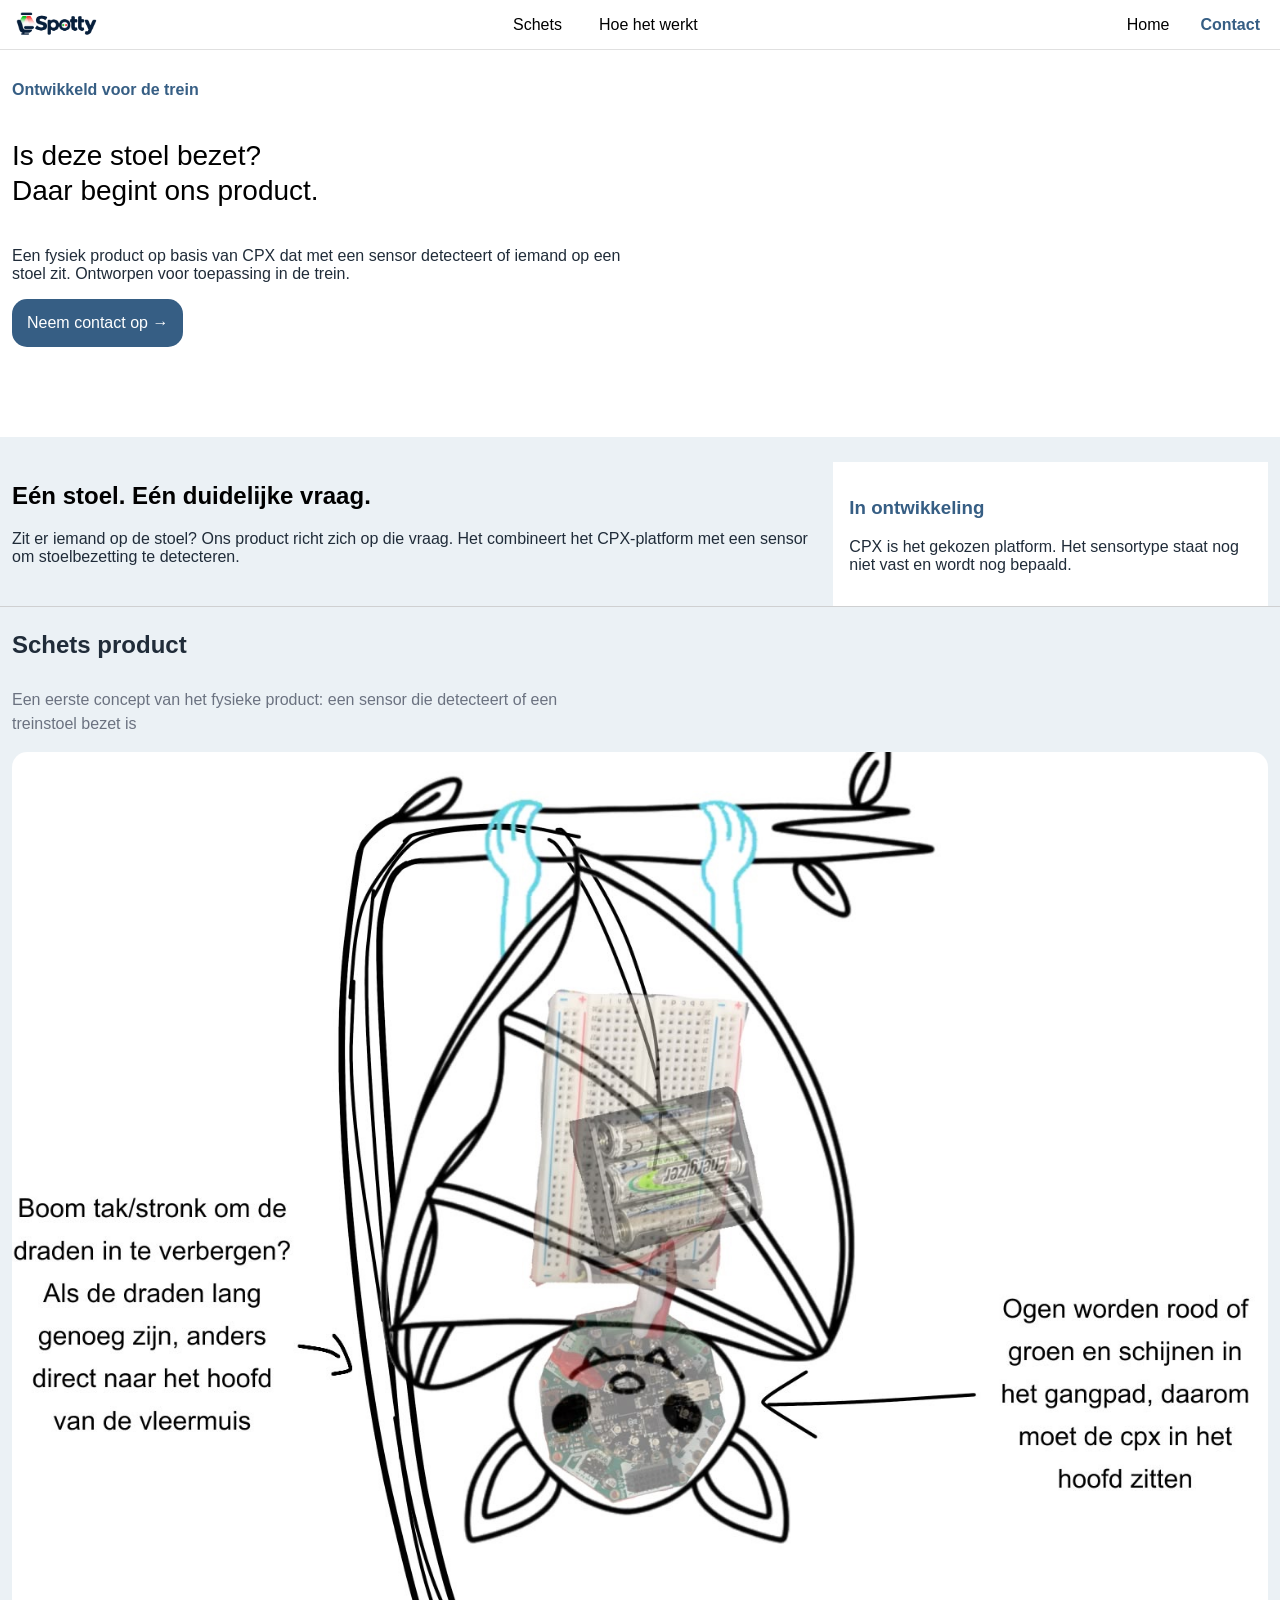
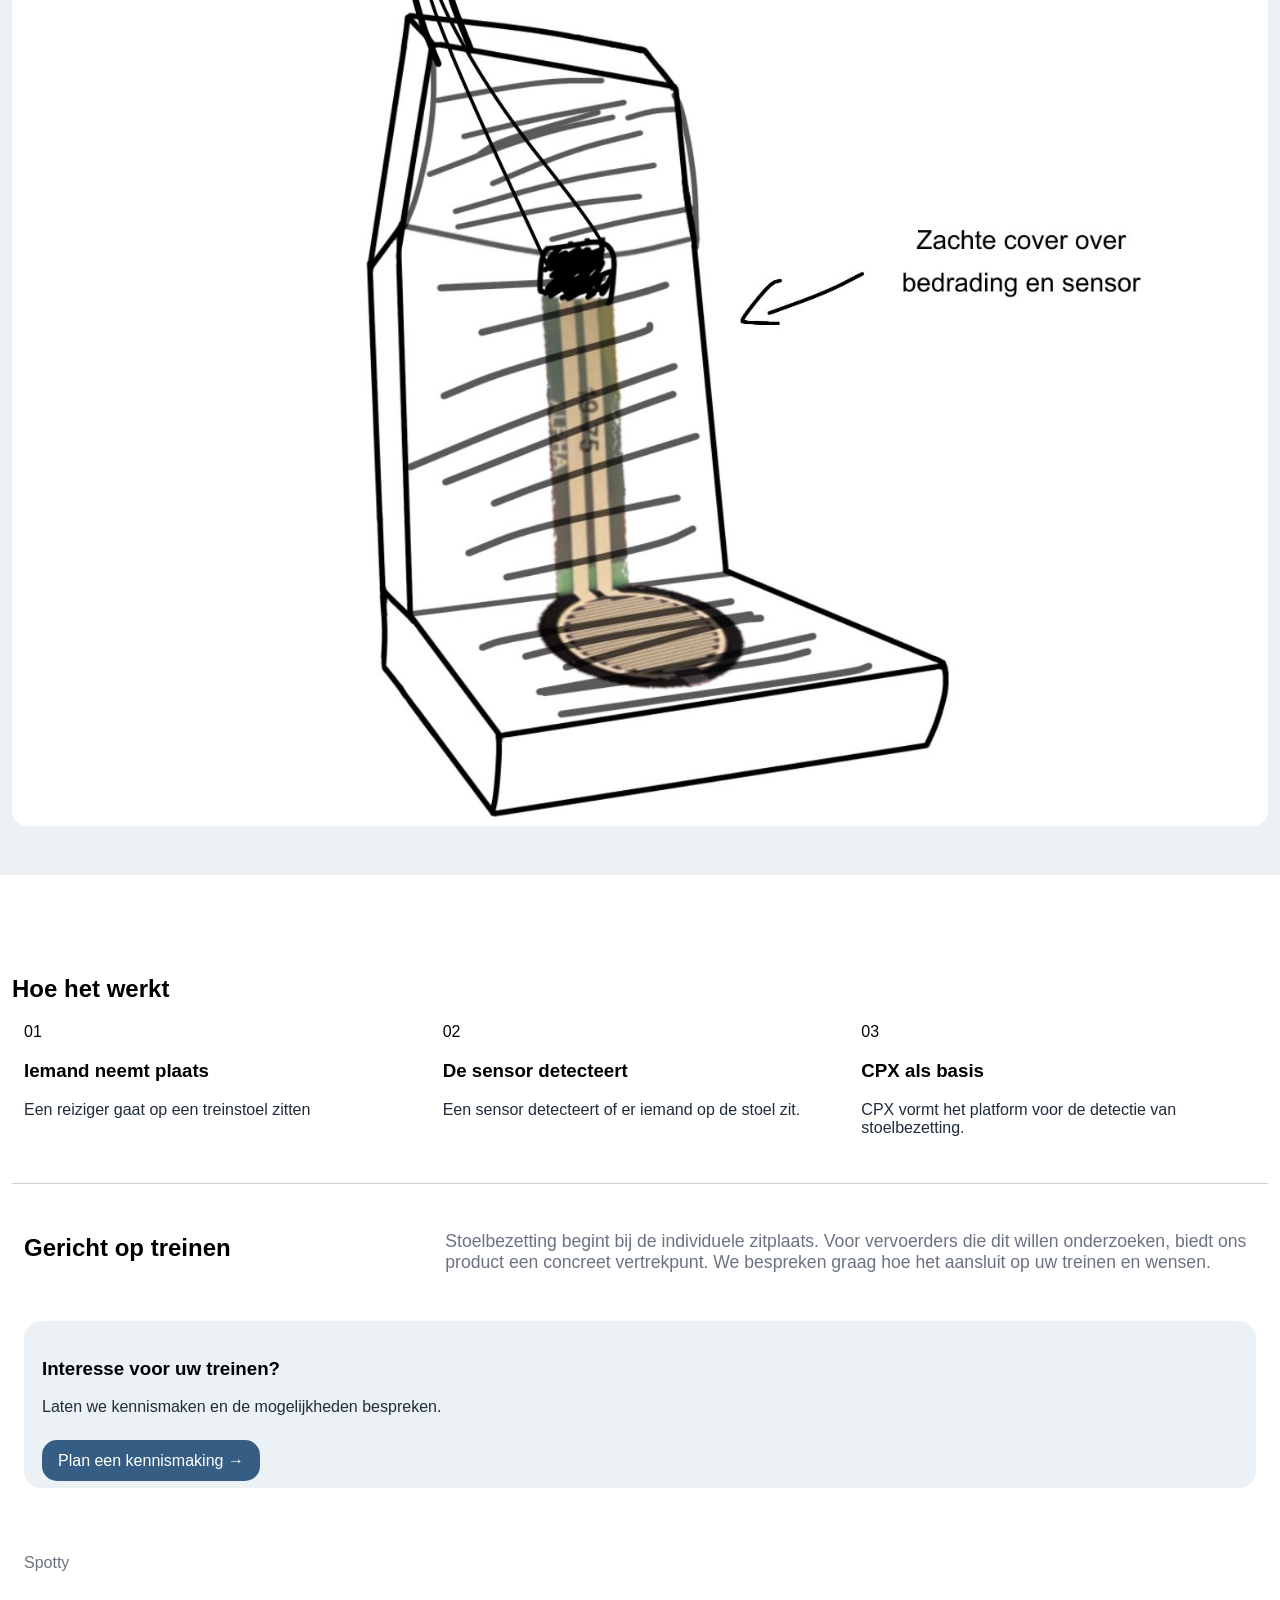
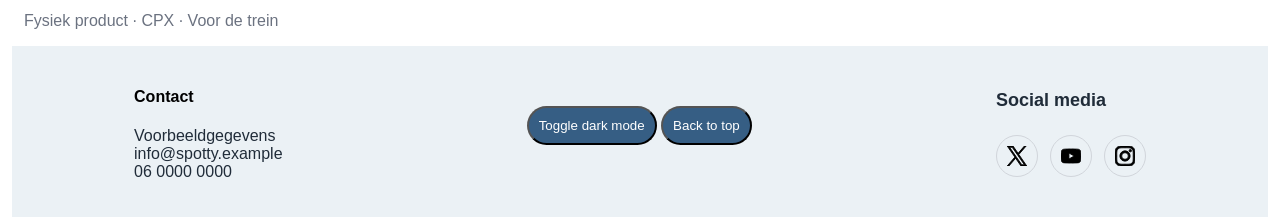
==== index.html @ 1ce1345b "Rename spotty/index.html to index.html" ====
<!DOCTYPE html>
<html lang="en">

<head>
    <meta charset="UTF-8">
    <meta name="viewport" content="width=device-width, initial-scale=1.0">
    <link rel="stylesheet" href="../spotty/style.css">
    <title>Spotty</title>
</head>

<body>
    <header>
        <nav class="navBar">
            <div class="navLeft">
                <img class="sitelogo" src="../spotty/images/sitelogo.png">
            </div>

            <div class="navMiddle">
                <a href="#schets">Schets</a>
                <a href="#hhw">Hoe het werkt</a>
            </div>

            <div class="navRight">
                <a href="../spotty/index.html">Home</a>
                <a href="../spotty/contact-page/contact.html">Contact</a>
            </div>
        </nav>
        <section class="main">
            <p class="smallText">Ontwikkeld voor de trein</p>
            <h1 class="headtext">
                Is deze stoel bezet?
                <br>
                Daar begint ons product.
            </h1>
            <p>Een fysiek product op basis van CPX dat met een sensor detecteert of iemand op een<br> stoel zit.
                Ontworpen
                voor
                toepassing in de trein.</p>

            <a href="../spotty/contact-page/contact.html">Neem contact op →</a>
        </section>
    </header>

    <section class="main2">
        <div class="main-text">
            <div class="Main2Left">
                <h2>Eén stoel. Eén duidelijke vraag.</h2>
                <p>Zit er iemand op de stoel? Ons product richt zich op die vraag. Het combineert het CPX-platform met
                    een
                    sensor om stoelbezetting te detecteren.</p>
            </div>

            <div class="Main2Right">
                <h3 class="m2Right">In ontwikkeling</h3>
                <p>CPX is het gekozen platform. Het sensortype staat nog niet vast en wordt nog bepaald.</p>
            </div>
        </div>
        <div class="separator"></div>
        <div class="image-text-container">
            <h1 class="image-title" id="schets">Schets product</h1>
            <p class="image-subtitle">Een eerste concept van het fysieke product: een sensor die detecteert of een
                treinstoel bezet is</p>
        </div>
        <div class="image-container">
            <img class="sp1" src="../spotty/images/Image.jpg" alt="product">
        </div>
    </section>

    <section class="premain4">
        <h2 id="hhw"> Hoe het werkt</h2>
        </sectionc>

        <section class="main4">
            <div class="m4one">
                <span class="step-number">01</span>
                <h3>Iemand neemt plaats</h3>
                <p>Een reiziger gaat op een treinstoel zitten</p>
            </div>

            <div class="m4two">
                <span class="step-number">02</span>
                <h3>De sensor detecteert</h3>
                <p>Een sensor detecteert of er iemand op de stoel zit.</p>
            </div>

            <div class="m4three">
                <span class="step-number">03</span>
                <h3>CPX als basis</h3>
                <p>CPX vormt het platform voor de detectie van stoelbezetting.</p>
            </div>
        </section>

        <section class="main5">
            <div class="main5left">
                <h2>Gericht op treinen</h2>
            </div>

            <div class="main5right">
                <p>Stoelbezetting begint bij de individuele zitplaats. Voor vervoerders die dit willen onderzoeken,
                    biedt ons product een concreet vertrekpunt. We bespreken graag hoe het aansluit op uw treinen en
                    wensen.</p>
            </div>
        </section>

        <section class="main6">
            <div class="main6left">
                <h3>Interesse voor uw treinen?</h3>
                <p>Laten we kennismaken en de mogelijkheden bespreken.</p>
            </div>

            <div class="main6right">
                <a href="">Plan een kennismaking →</a>
            </div>
        </section>

        <section class="main7">
            <div class="main7left">
                <p>Spotty</p>
            </div>

            <div class="main7right">
                <p>Fysiek product · CPX · Voor de trein</p>
            </div>
        </section>

        <footer>
            <div class="footerleft">
                <h4>Contact</h4>
                <p>Voorbeeldgegevens<br>
                    info@spotty.example<br>
                    06 0000 0000</p>
            </div>

            <div class="footermiddle">
                <button class="darkModeButton" onclick="myFunction()">Toggle dark mode</button>
                <button class="backToTopButton" onclick="backToTop()">Back to top</button>

                <script>
                    function myFunction() {
                        let element = document.body;
                        element.classList.toggle("dark-mode");
                    }

                    function backToTop() {
                        window.scrollTo({
                            top: 0,
                            behavior: "smooth"
                        });
                    }

                </script>
            </div>

            <div class="footerright">
                <h4>Social media</h4>
                <div class="social-icons">
                    <a href="#" class="social-icon" aria-label="X">
                        <svg role="img" viewBox="0 0 24 24" xmlns="http://www.w3.org/2000/svg">
                            <title>X</title>
                            <path
                                d="M14.234 10.162 22.977 0h-2.072l-7.591 8.824L7.251 0H.258l9.168 13.343L.258 24H2.33l8.016-9.318L16.749 24h6.993zm-2.837 3.299-.929-1.329L3.076 1.56h3.182l5.965 8.532.929 1.329 7.754 11.09h-3.182z" />
                        </svg>
                    </a>
                    <a href="#" class="social-icon" aria-label="YouTube">
                        <svg role="img" viewBox="0 0 24 24" xmlns="http://www.w3.org/2000/svg">
                            <title>YouTube</title>
                            <path
                                d="M23.498 6.186a3.016 3.016 0 0 0-2.122-2.136C19.505 3.545 12 3.545 12 3.545s-7.505 0-9.377.505A3.017 3.017 0 0 0 .502 6.186C0 8.07 0 12 0 12s0 3.93.502 5.814a3.016 3.016 0 0 0 2.122 2.136c1.871.505 9.376.505 9.376.505s7.505 0 9.377-.505a3.015 3.015 0 0 0 2.122-2.136C24 15.93 24 12 24 12s0-3.93-.502-5.814zM9.545 15.568V8.432L15.818 12l-6.273 3.568z" />
                        </svg>
                    </a>
                    <a href="#" class="social-icon" aria-label="Instagram">
                        <svg role="img" viewBox="0 0 24 24" xmlns="http://www.w3.org/2000/svg">
                            <title>Instagram</title>
                            <path
                                d="M7.0301.084c-1.2768.0602-2.1487.264-2.911.5634-.7888.3075-1.4575.72-2.1228 1.3877-.6652.6677-1.075 1.3368-1.3802 2.127-.2954.7638-.4956 1.6365-.552 2.914-.0564 1.2775-.0689 1.6882-.0626 4.947.0062 3.2586.0206 3.6671.0825 4.9473.061 1.2765.264 2.1482.5635 2.9107.308.7889.72 1.4573 1.388 2.1228.6679.6655 1.3365 1.0743 2.1285 1.38.7632.295 1.6361.4961 2.9134.552 1.2773.056 1.6884.069 4.9462.0627 3.2578-.0062 3.668-.0207 4.9478-.0814 1.28-.0607 2.147-.2652 2.9098-.5633.7889-.3086 1.4578-.72 2.1228-1.3881.665-.6682 1.0745-1.3378 1.3795-2.1284.2957-.7632.4966-1.636.552-2.9124.056-1.2809.0692-1.6898.063-4.948-.0063-3.2583-.021-3.6668-.0817-4.9465-.0607-1.2797-.264-2.1487-.5633-2.9117-.3084-.7889-.72-1.4568-1.3876-2.1228C21.2982 1.33 20.628.9208 19.8378.6165 19.074.321 18.2017.1197 16.9244.0645 15.6471.0093 15.236-.005 11.977.0014 8.718.0076 8.31.0215 7.0301.0839m.1402 21.6932c-1.17-.0509-1.8053-.2453-2.2287-.408-.5606-.216-.96-.4771-1.3819-.895-.422-.4178-.6811-.8186-.9-1.378-.1644-.4234-.3624-1.058-.4171-2.228-.0595-1.2645-.072-1.6442-.079-4.848-.007-3.2037.0053-3.583.0607-4.848.05-1.169.2456-1.805.408-2.2282.216-.5613.4762-.96.895-1.3816.4188-.4217.8184-.6814 1.3783-.9003.423-.1651 1.0575-.3614 2.227-.4171 1.2655-.06 1.6447-.072 4.848-.079 3.2033-.007 3.5835.005 4.8495.0608 1.169.0508 1.8053.2445 2.228.408.5608.216.96.4754 1.3816.895.4217.4194.6816.8176.9005 1.3787.1653.4217.3617 1.056.4169 2.2263.0602 1.2655.0739 1.645.0796 4.848.0058 3.203-.0055 3.5834-.061 4.848-.051 1.17-.245 1.8055-.408 2.2294-.216.5604-.4763.96-.8954 1.3814-.419.4215-.8181.6811-1.3783.9-.4224.1649-1.0577.3617-2.2262.4174-1.2656.0595-1.6448.072-4.8493.079-3.2045.007-3.5825-.006-4.848-.0608M16.953 5.5864A1.44 1.44 0 1 0 18.39 4.144a1.44 1.44 0 0 0-1.437 1.4424M5.8385 12.012c.0067 3.4032 2.7706 6.1557 6.173 6.1493 3.4026-.0065 6.157-2.7701 6.1506-6.1733-.0065-3.4032-2.771-6.1565-6.174-6.1498-3.403.0067-6.156 2.771-6.1496 6.1738M8 12.0077a4 4 0 1 1 4.008 3.9921A3.9996 3.9996 0 0 1 8 12.0077" />
                        </svg>
                    </a>
                </div>
            </div>
        </footer>
</body>

</html>
---- spotty/style.css ----
* {
    box-sizing: border-box;
}

html {
    scroll-behavior: smooth;
}

body {
    margin: 0;
    padding: 0;
    font-family: 'Inter', sans-serif;
}

body p {
    color: #202C39;
}

.navBar {
    display: flex;
    justify-content: space-between;
    align-items: center;
    height: 50px;
    padding: 0 16px;
    box-sizing: border-box;
    border-bottom: 1px solid #e0e0e0;
    width: 100%;
}

.sitelogo {
    height: 30px;
    width: 90px;
}

.navMiddle {
    display: flex;
    gap: 5px;
}


.navRight {
    display: flex;
    align-items: center;
    gap: 5px;
    margin-right: 0;
}

.navRight a:nth-child(2) {
    color: #365E84;
    font-weight: bold;
    padding: 10px;

}

.navRight a:nth-child(2):hover {
    color: white;
    background-color: #365E84;
    font-weight: bold;
    padding: 10px;
}


.navBar a {
    display: inline-flex;
    align-items: center;
    text-decoration: none;
    color: black;
    padding: 10px 16px;
    border-radius: 15px;
    box-sizing: border-box;
}

.navBar a:hover {
    background-color: #365E84;
    color: white;
    padding: 10px 16px;
    border-radius: 15px;
}

.title {
    font-size: 20px;
    font-family: 'Segoe UI', Tahoma, Geneva, Verdana, sans-serif;
}

.main {
    margin-top: 5px;
    display: flex;
    flex-direction: column;
    margin-bottom: 60px;
    padding-bottom: 10px;

}

.headtext {
    font-size: 50px;
    font-weight: 540;
}

.smallText {
    color: #365E84;
    font-family: Inter Semi Bold (600);
    font-weight: bold;
}

.main a {
    align-self: flex-start;
    background-color: #365E84;
    border-radius: 15px;
    padding: 15px;
    text-decoration: none;
    color: white;
}

.main a:hover {
    align-self: flex-start;
    background-color: #202C39;
    border-radius: 15px;
    padding: 15px;
    text-decoration: none;
    color: white;
}

.main2 {
    display: flex;
    flex-direction: column;
    padding-top: 50px;
    padding-bottom: 50px;
    background-color: #EBF1F5;
}

.Main2Left {
    flex: 2;
}

.main-text {
    display: flex;
    flex-direction: row;
    padding-bottom: 30px;
}

.separator {
    border-bottom: #cfd0d1 solid 1px;
    margin: 0 -200px;
}

.Main2Right {
    flex: 1;
    background-color: white;
    padding: 10px 30px 10px 30px;
}

.image-container {
    display: flex;
    justify-content: center;
    padding-top: 20px;
    padding-bottom: 40px;
}

.image-container img {
    width: 350px;
}

.image-text-container {
    display: flex;
    flex-direction: column;
    gap: 1.3rem;
    padding-top: 40px;
}

.image-title {
    font-size: 24px;
    font-weight: 600;
    color: #202C39;
    margin: 0 0 8px 0;
}

.image-subtitle {
    color: #6B7280;
    font-size: 16px;
    line-height: 1.5;
    margin: 0;
    max-width: 600px;
    font-weight: 400;
}

.m2Right {
    color: #365E84;
}

.main3 {
    display: flex;
    margin-top: 25px;
    justify-content: center;
    align-items: center;
    height: auto;
    width: 100%;
    max-width: 100%;
}

.sp1 {
    border-radius: 15px;
}

.premain4 {
    margin-top: 100px;
}

.main4 {
    display: flex;
    margin-top: 15px;
    gap: 20px;
    border-bottom: #cfd0d1 solid 1px;
}

.m4one {
    flex: 1;
}

.m4two {
    flex: 1;
}

.m4three {
    flex: 1;
}

.main5 {
    display: flex;
    margin-top: 50px;
    margin-bottom: 50px;
}

.main5left {
    flex: 1;
}

.main5right {
    flex: 2;
}

.main5left h2 {
    font-size: 1.5rem;
}

.main5right p {
    font-size: 1.3rem;
    color: #6B7280;
}

.main6 {
    display: flex;
    background-color: #EBF1F5;
    justify-content: space-between;
    padding: 15px;
    border-radius: 1.1rem;
}

.main6right {
    justify-content: center;
    align-content: center;
}

.main6right a {
    align-self: flex-start;
    border-radius: 15px;
    padding: 15px;
    text-decoration: none;
    background-color: #365E84;
    color: white;
}

.main6right a:hover {
    align-self: flex-start;
    background-color: #202C39;
    color: white;
    border-radius: 15px;
    padding: 15px;
    text-decoration: none;
}

.main7 {
    display: flex;
    justify-content: space-between;
    margin-top: 50px;
}

.main7 p {
    color: #6B7280;
}

footer {
    display: flex;
    justify-content: space-around;
    background-color: #EBF1F5;
    padding: 10px;
}


.footerright h4 {
    font-size: 18px;
    font-weight: 600;
    color: #202C39;

}

.footermiddle {
    padding-top: 40px;
}

.darkModeButton {
    background-color: #365E84;
    color: white;
    padding: 10px;
    border-radius: 20px;
}

.darkModeButton:hover {
    background-color: #202C39;
    color: white;
    padding: 10px;
    border-radius: 20px;
}

.backToTopButton {
    background-color: #365E84;
    color: white;
    padding: 10px;
    border-radius: 20px;
}

.backToTopButton:hover {
    background-color: #202C39;
    color: white;
    padding: 10px;
    border-radius: 20px;
}

.social-icons {
    display: flex;
    gap: 16px;
}

.social-icon {
    display: flex;
    align-items: center;
    justify-content: center;
    width: 48px;
    height: 48px;
    border: 1px solid #D1D5DB;
    border-radius: 50%;
    color: #202C39;
    text-decoration: none;
    transition: border-color 0.2s, color 0.2s, background-color 0.2s;
}

.social-icon svg {
    width: 20px;
    height: 20px;
}

.social-icon:hover {
    border-color: #365E84;
    color: #365E84;
    background-color: #EBF1F5;
}

.dark-mode {
    background-color: black;
    color: white;
}

.dark-mode div {
    background-color: black;
    color: white;
}

.dark-mode section {
    background-color: black;
    color: white;
}

.dark-mode p {
    background-color: black;
    color: white;
}

.dark-mode footer {
    background-color: black;
    color: white;
}

.dark-mode h1 {
    background-color: black;
    color: white;
}

.dark-mode a {
    background-color: #365E84;
    color: white;
}

.dark-mode .navBar a {
    display: flex;
    text-decoration: none;
    color: white;
    background-color: black;

}

.dark-mode .navBar a:hover {
    display: flex;
    text-decoration: none;
    color: white;
    background-color: #365E84;
}

.dark-mode .navRight a:nth-child(2) {
    color: #365E84;
    background-color: black;
    font-weight: bold;
    padding-right: 15px;
}

.dark-mode .navRight a:nth-child(2):hover {
    color: white;
    background-color: #365E84;
    font-weight: bold;
    padding-right: 15px;
}

.dark-mode h3 {
    background-color: black;
    color: white;
}

.dark-mode h4 {
    background-color: black;
    color: white;
}

.social-icon svg {
    fill: #000;
    stroke: #000;
    transition: fill 0.3s ease, stroke 0.3s ease;
}


.dark-mode .social-icon svg {
    fill: white;
    stroke: #365E84;
}





@media (max-width: 768px) {

    html,
    body {
        overflow-x: hidden;
        max-width: 100%;
        width: 100%;
    }

    header {
        width: 100%;
    }

    .navBar {
        margin: 0;
        padding: 10px 16px;
        height: auto;
        flex-wrap: wrap;
        width: 100%;
        max-width: 100%;
    }

    .main {
        padding: 10px 16px 40px 16px;
        width: 100%;
        max-width: 100%;
    }

    .headtext {
        font-size: 32px;
        line-height: 1.2;
    }

    .main2 {
        padding: 30px 16px;
        width: 100%;
        max-width: 100%;
    }

    .main-text {
        flex-direction: column;
        padding: 10px 0;
        gap: 20px;
    }

    .separator {
        margin: 0 -16px;
    }

    .Main2Right {
        padding: 20px;
    }

    .image-container img {
        width: 100%;
        max-width: 100%;
        height: auto;
    }

    .premain4 {
        padding: 60px 16px 0 16px;
        margin-top: 40px;
    }

    .main4 {
        flex-direction: column;
        padding: 0 16px 30px 16px;
        gap: 30px;
    }

    .main5 {
        flex-direction: column;
        padding: 0 16px;
        gap: 20px;
        margin-top: 30px;
        margin-bottom: 30px;
    }

    .main6 {
        margin: 0 16px;
        flex-direction: column;
        align-items: flex-start;
        padding: 20px;
        gap: 20px;
    }

    .main7 {
        flex-direction: column;
        padding: 0 16px;
        gap: 10px;
    }

    footer {
        flex-direction: column;
        align-items: flex-start;
        padding: 20px 16px;
        gap: 30px;
    }

    .navRight {
        gap: 10px;
    }

    .m4one,
    .m4two,
    .m4three {
        min-width: 100%;
    }
}

@media (max-width: 360px) {
    .navRight {
        gap: 0px;
    }

    .navBar a {
        font-size: 9px;
        padding: 1px 1px;
    }

    .navBar a:hover {
        padding: 1px 2px;
    }

    .title {
        font-size: 11px;
    }
}

html,
body {
    overflow-x: hidden;
    width: 100%;
    max-width: 100vw;
}

header {
    width: 100%;
}

.navBar {
    margin: 0;
    padding: 8px 10px;
    width: 100%;
    max-width: 100%;
    gap: 4px;
    align-items: center;
    flex-wrap: nowrap;
}

.main {
    padding: 10px 12px 30px 12px;
    width: 100%;
    max-width: 100%;
}

.headtext {
    font-size: 28px;
    line-height: 1.25;
    word-break: break-word;
}

.main p {
    word-break: break-word;
}

.main2 {
    padding: 25px 12px;
    width: 100%;
    max-width: 100%;
}

.main-text {
    padding: 0;
    gap: 16px;
}

.Main2Right {
    padding: 16px;
}

.separator {
    margin: 0 -12px;
}

.image-text-container {
    padding-top: 24px;
}

.image-container {
    padding-top: 16px;
    padding-bottom: 24px;
}

.image-container img {
    width: 100%;
    max-width: 100%;
    height: auto;
}

.premain4 {
    padding: 40px 12px 0 12px;
    margin-top: 40px;
}

.main4 {
    padding: 0 12px 30px 12px;
    gap: 24px;
}

.main5 {
    padding: 0 12px;
    gap: 16px;
    margin-top: 30px;
    margin-bottom: 30px;
}

.main5right p {
    font-size: 1.1rem;
}

.main6 {
    margin: 0 12px;
    padding: 18px;
    flex-direction: column;
    align-items: flex-start;
    gap: 20px;
}

.main6right a {
    padding: 12px 16px;
}

.main7 {
    padding: 0 12px;
    flex-direction: column;
    gap: 8px;
}

footer {
    padding: 20px 12px;
    gap: 24px;
}

.footermiddle a {
    background-color: black;
    border-radius: 15px;
    padding: 20px;
    color: white;
}

.footermiddle a:hover {
    background-color: darkgray;
    border-radius: 15px;
    padding: 20px;
    color: black;
}

.social-icons {
    gap: 12px;
}

.social-icon {
    width: 42px;
    height: 42px;
}
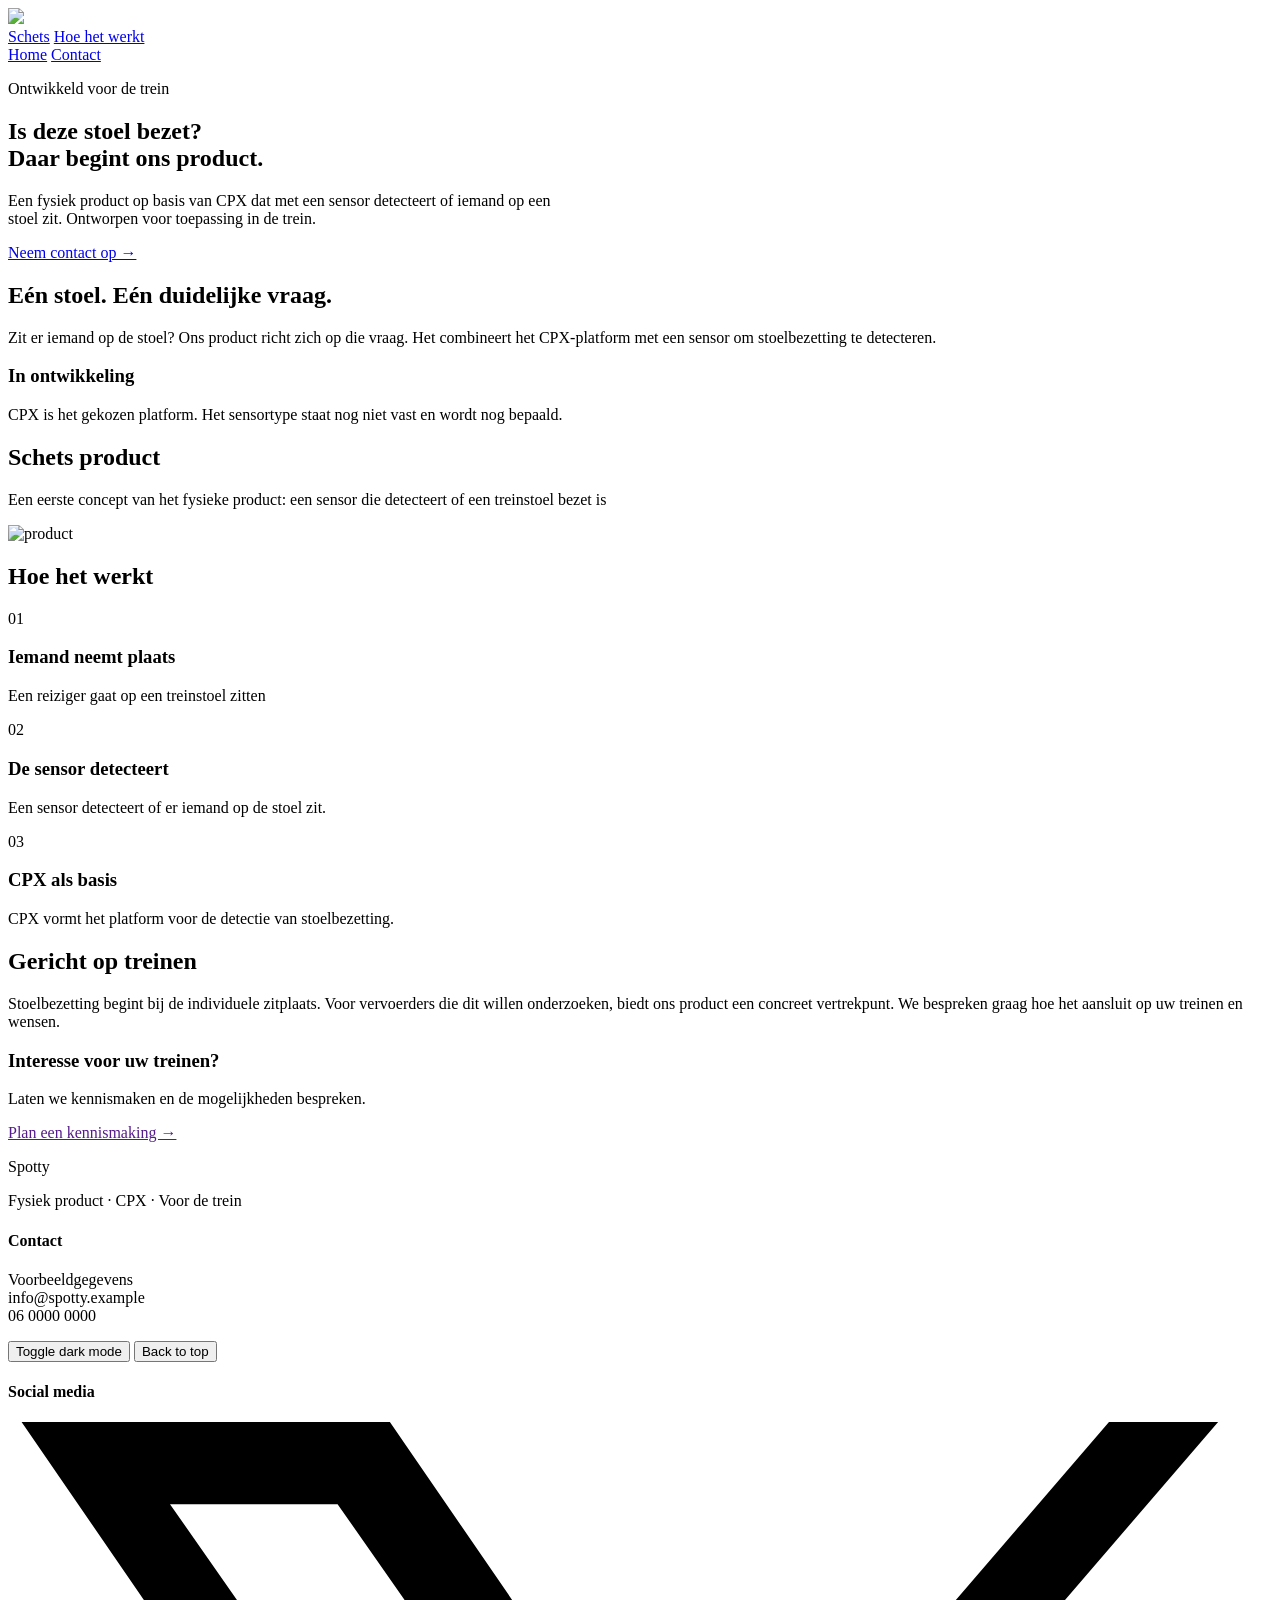
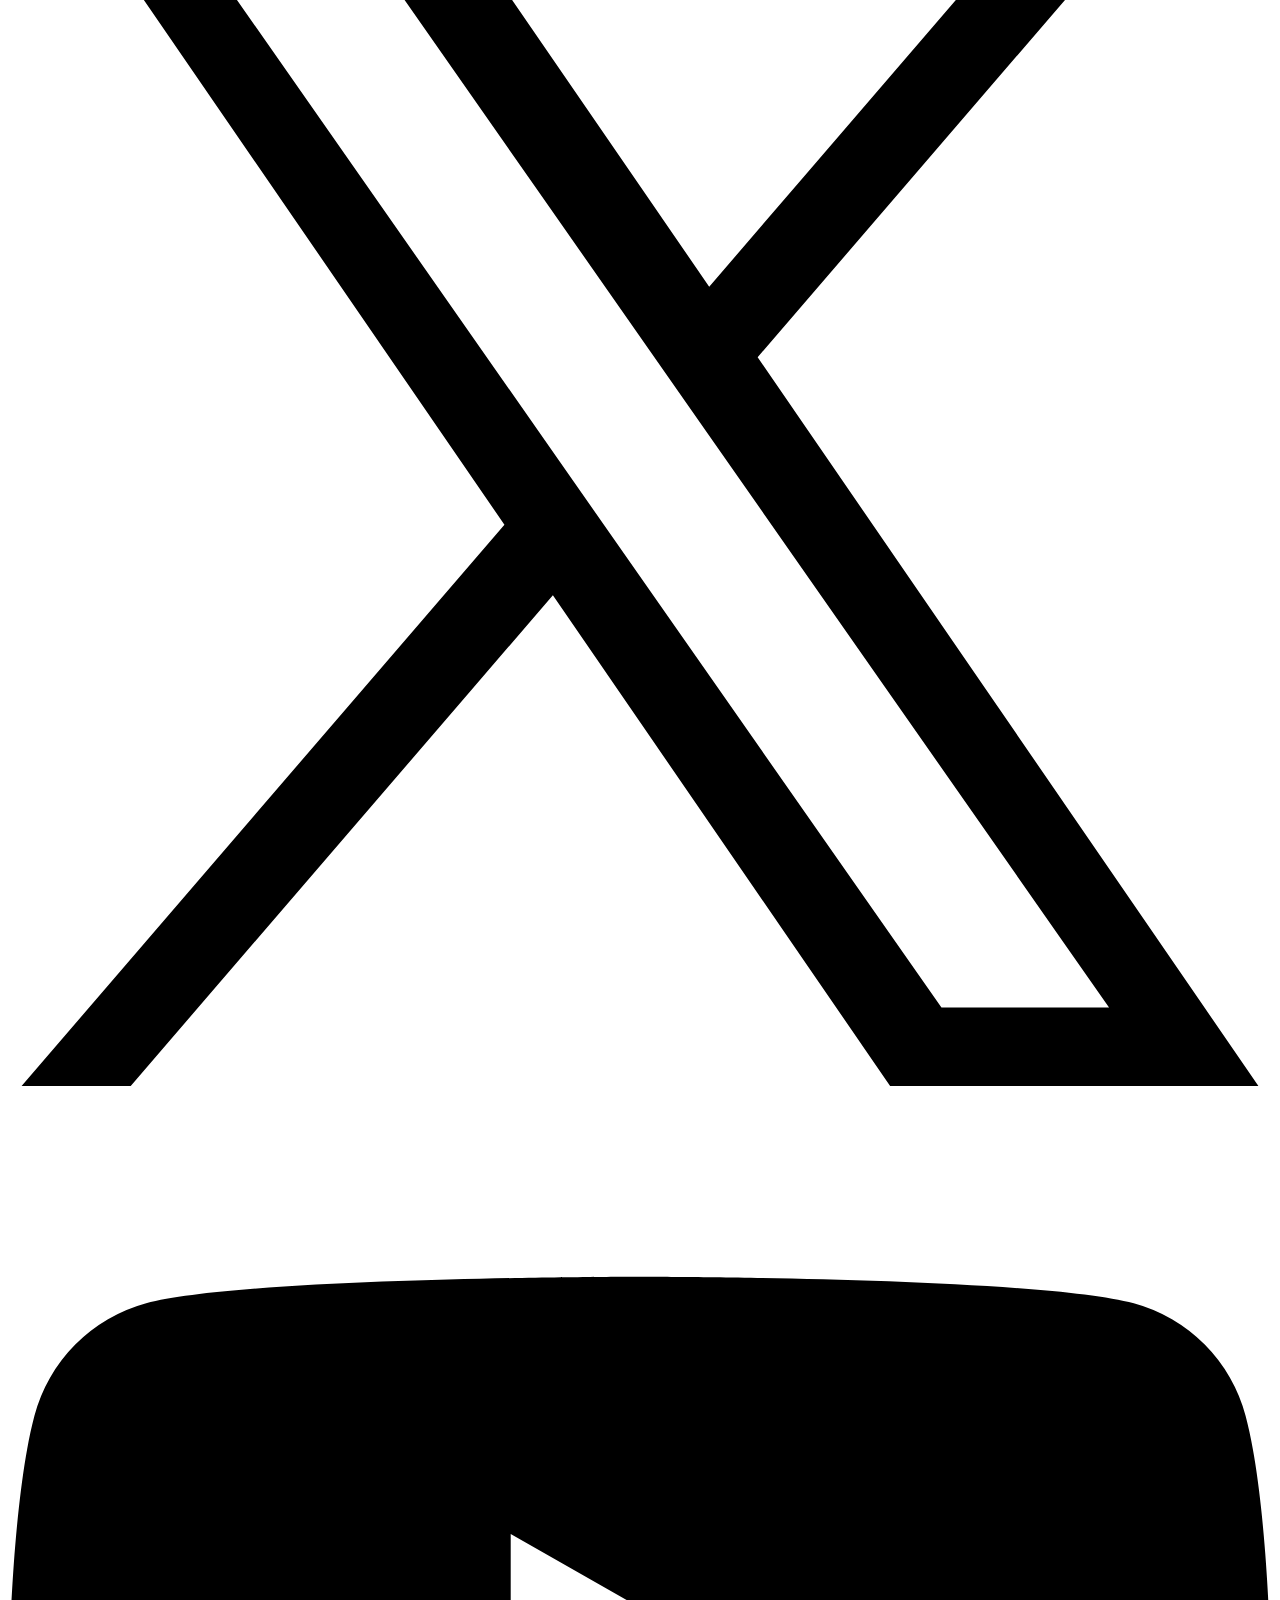
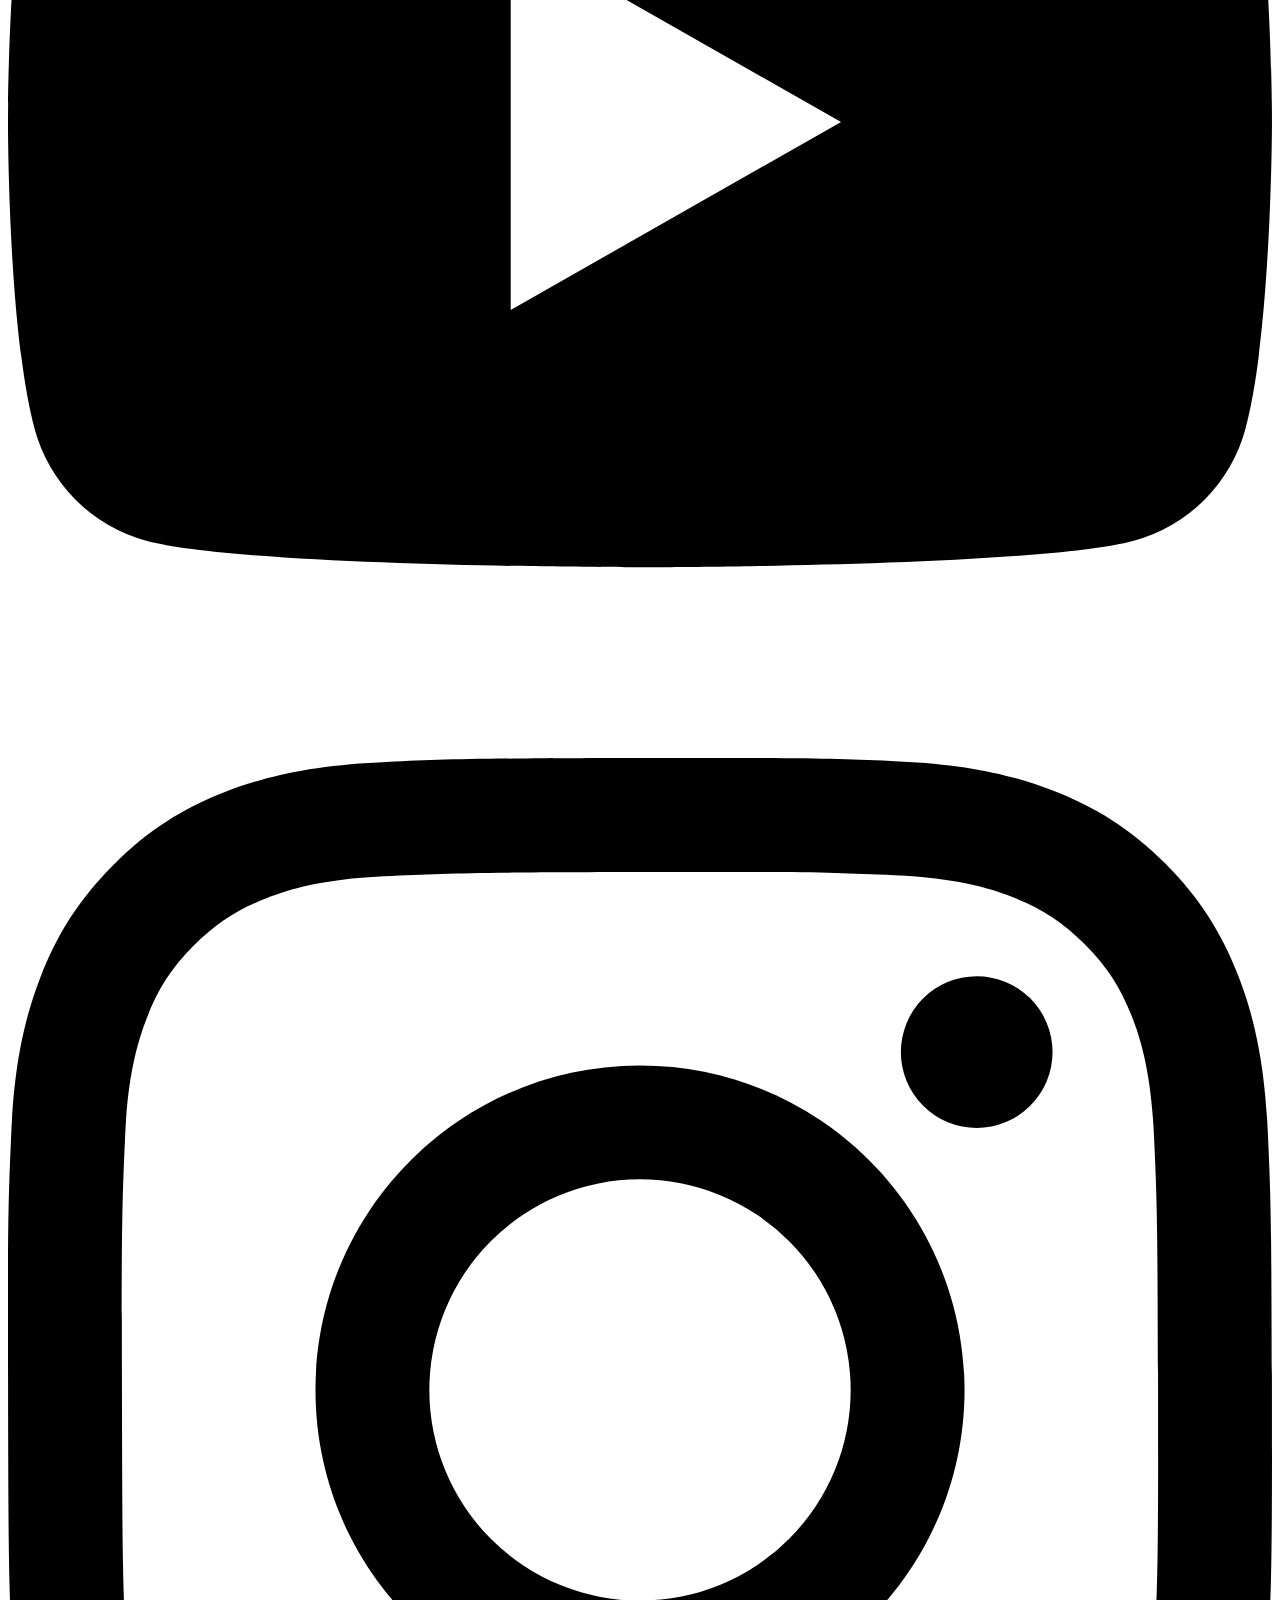
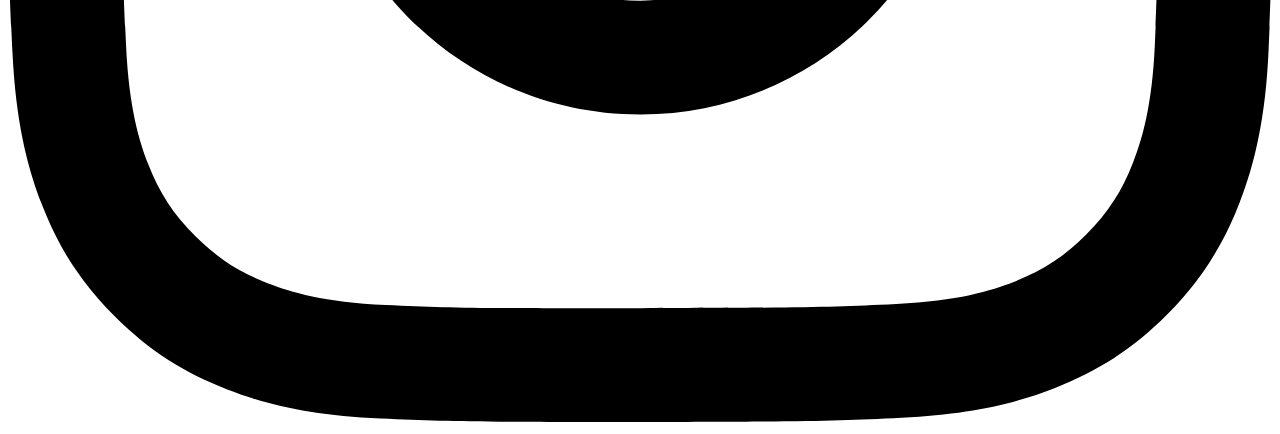
==== commit 71ffec30: "Update index.html" ====
--- a/index.html
+++ b/index.html
@@ -4,7 +4,7 @@
 <head>
     <meta charset="UTF-8">
     <meta name="viewport" content="width=device-width, initial-scale=1.0">
-    <link rel="stylesheet" href="../spotty/style.css">
+    <link rel="stylesheet" href="style.css">
     <title>Spotty</title>
 </head>
 
@@ -12,7 +12,7 @@
     <header>
         <nav class="navBar">
             <div class="navLeft">
-                <img class="sitelogo" src="../spotty/images/sitelogo.png">
+                <img class="sitelogo" src="images/sitelogo.png">
             </div>
 
             <div class="navMiddle">
@@ -37,7 +37,7 @@
                 voor
                 toepassing in de trein.</p>
 
-            <a href="../spotty/contact-page/contact.html">Neem contact op →</a>
+            <a href="contact-page/contact.html">Neem contact op →</a>
         </section>
     </header>
 
@@ -62,7 +62,7 @@
                 treinstoel bezet is</p>
         </div>
         <div class="image-container">
-            <img class="sp1" src="../spotty/images/Image.jpg" alt="product">
+            <img class="sp1" src="images/Image.jpg" alt="product">
         </div>
     </section>
 
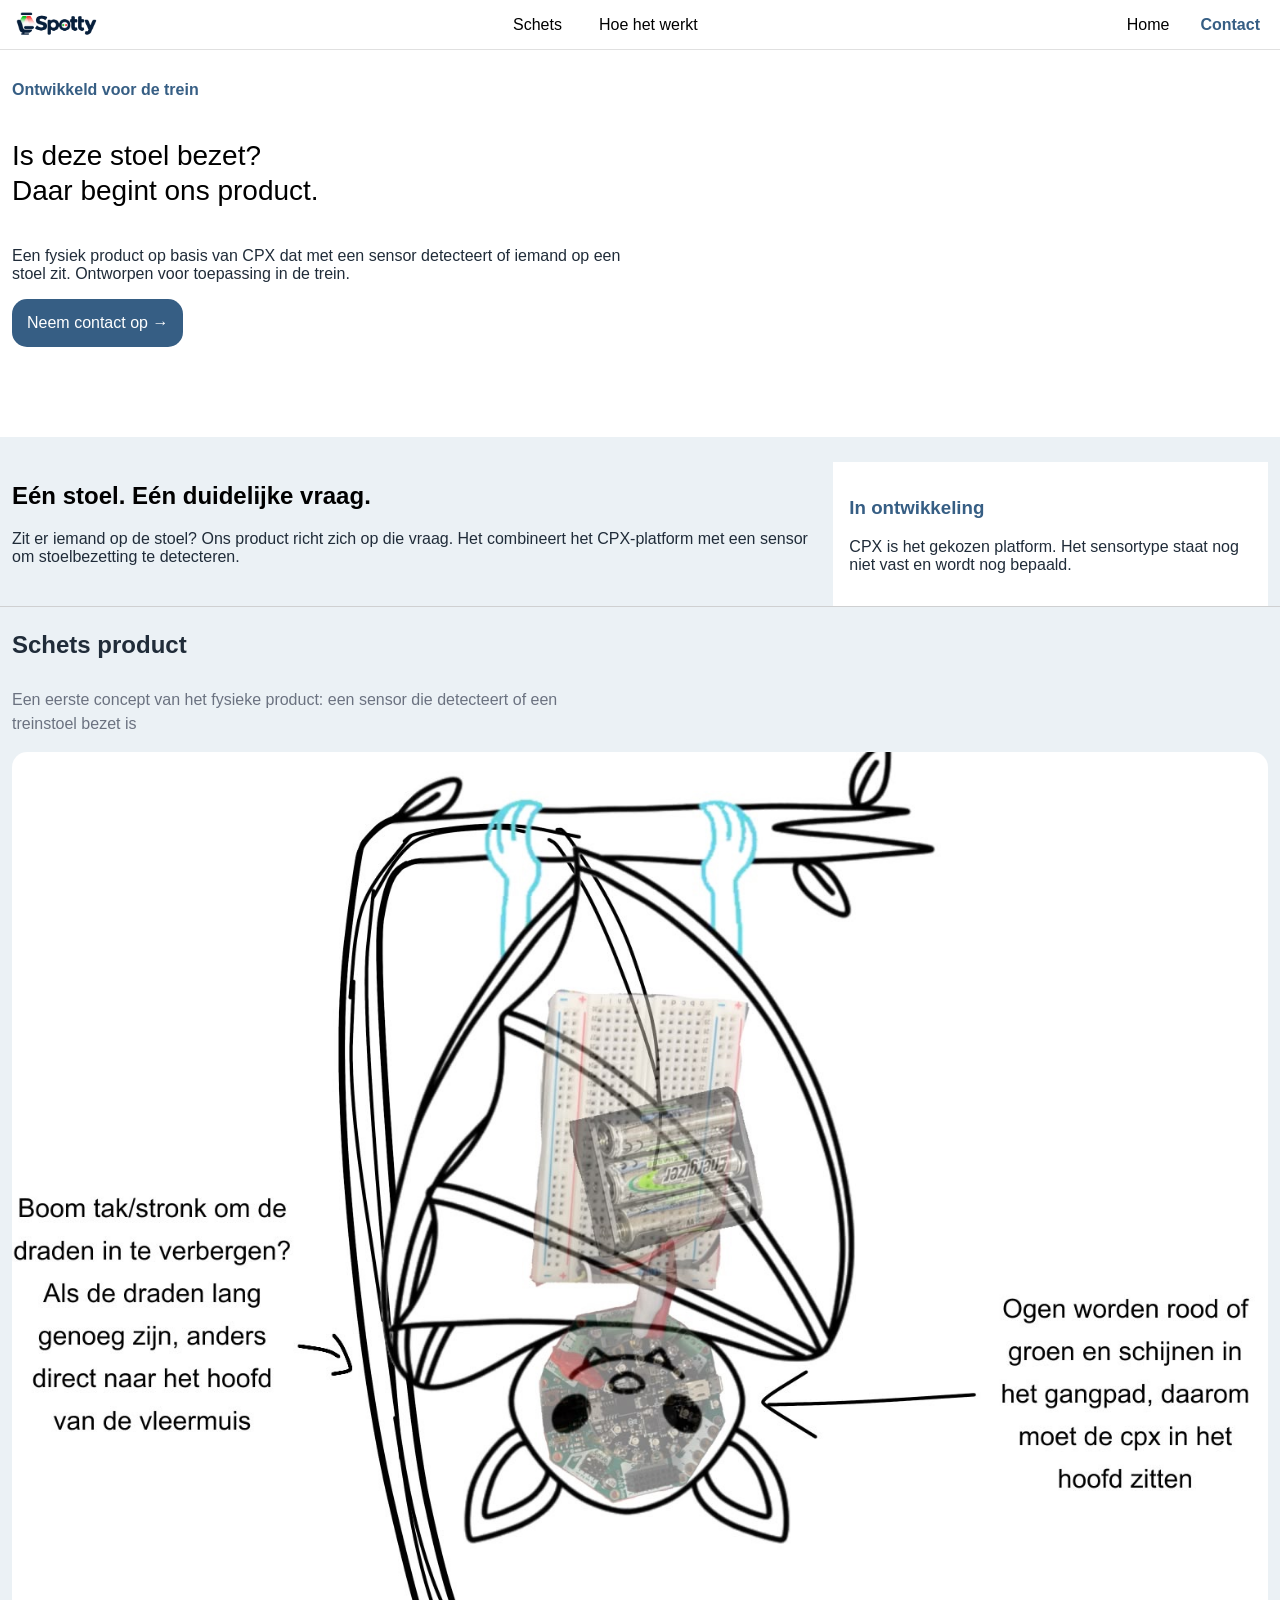
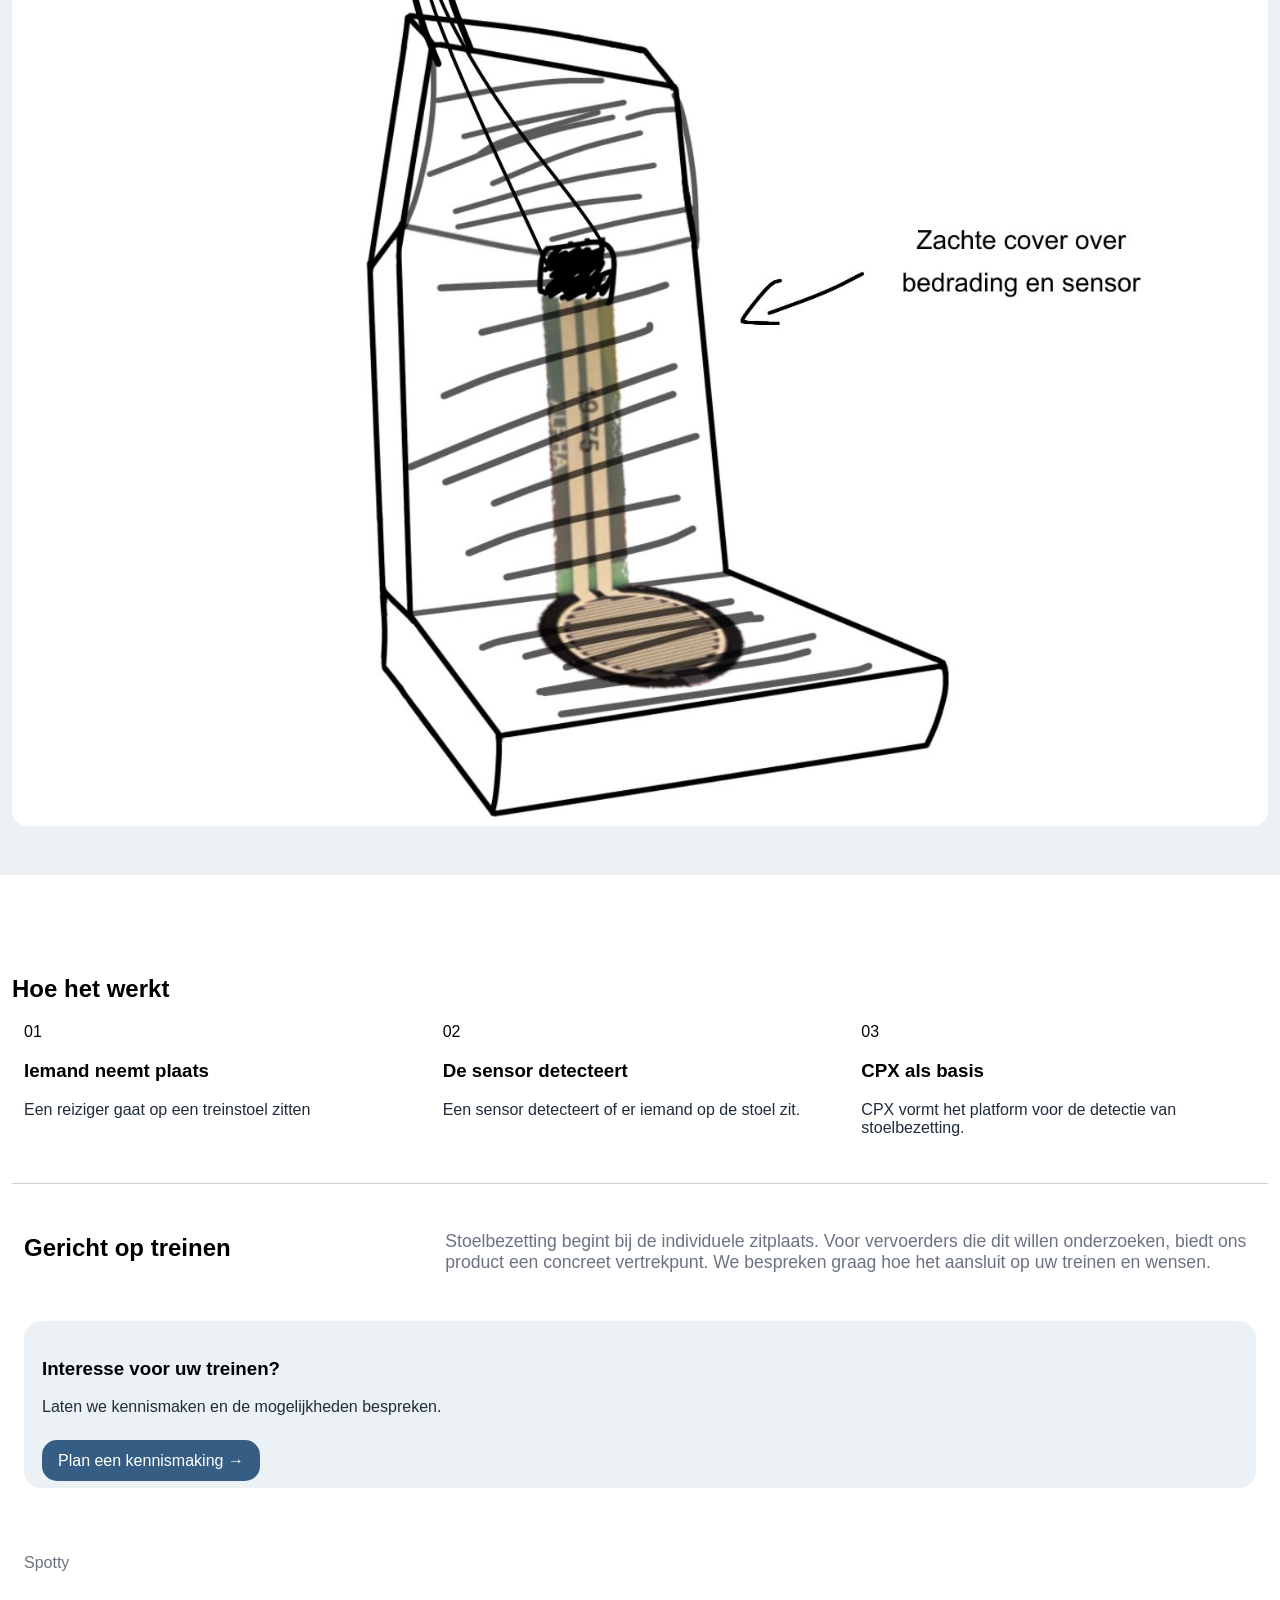
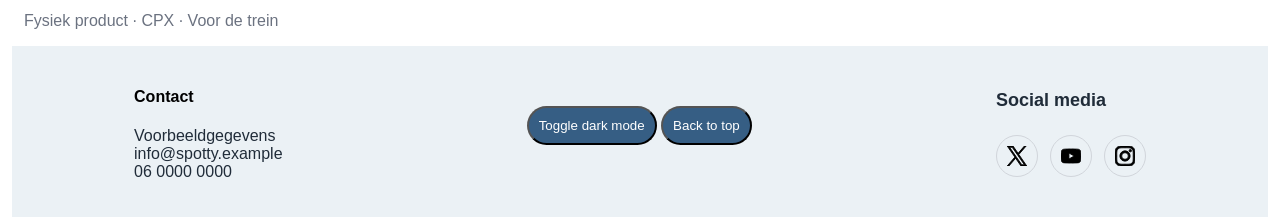
==== commit 8c929c2a: "file changes for pages" ====
--- a/index.html
+++ b/index.html
@@ -4,7 +4,7 @@
 <head>
     <meta charset="UTF-8">
     <meta name="viewport" content="width=device-width, initial-scale=1.0">
-    <link rel="stylesheet" href="style.css">
+    <link rel="stylesheet" href="spotty/style.css">
     <title>Spotty</title>
 </head>
 
@@ -12,7 +12,7 @@
     <header>
         <nav class="navBar">
             <div class="navLeft">
-                <img class="sitelogo" src="images/sitelogo.png">
+                <img class="sitelogo" src="spotty/images/sitelogo.png">
             </div>
 
             <div class="navMiddle">
@@ -21,8 +21,8 @@
             </div>
 
             <div class="navRight">
-                <a href="../spotty/index.html">Home</a>
-                <a href="../spotty/contact-page/contact.html">Contact</a>
+                <a href="index.html">Home</a>
+                <a href="spotty/contact-page/contact.html">Contact</a>
             </div>
         </nav>
         <section class="main">
@@ -37,7 +37,7 @@
                 voor
                 toepassing in de trein.</p>
 
-            <a href="contact-page/contact.html">Neem contact op →</a>
+            <a href="spotty/contact-page/contact.html">Neem contact op →</a>
         </section>
     </header>
 
@@ -62,7 +62,7 @@
                 treinstoel bezet is</p>
         </div>
         <div class="image-container">
-            <img class="sp1" src="images/Image.jpg" alt="product">
+            <img class="sp1" src="spotty/images/Image.jpg" alt="product">
         </div>
     </section>
 
--- a/spotty/style.css
+++ b/spotty/style.css
@@ -0,0 +1,722 @@
+* {
+    box-sizing: border-box;
+}
+
+html {
+    scroll-behavior: smooth;
+}
+
+body {
+    margin: 0;
+    padding: 0;
+    font-family: 'Inter', sans-serif;
+}
+
+body p {
+    color: #202C39;
+}
+
+.navBar {
+    display: flex;
+    justify-content: space-between;
+    align-items: center;
+    height: 50px;
+    padding: 0 16px;
+    box-sizing: border-box;
+    border-bottom: 1px solid #e0e0e0;
+    width: 100%;
+}
+
+.sitelogo {
+    height: 30px;
+    width: 90px;
+}
+
+.navMiddle {
+    display: flex;
+    gap: 5px;
+}
+
+
+.navRight {
+    display: flex;
+    align-items: center;
+    gap: 5px;
+    margin-right: 0;
+}
+
+.navRight a:nth-child(2) {
+    color: #365E84;
+    font-weight: bold;
+    padding: 10px;
+
+}
+
+.navRight a:nth-child(2):hover {
+    color: white;
+    background-color: #365E84;
+    font-weight: bold;
+    padding: 10px;
+}
+
+
+.navBar a {
+    display: inline-flex;
+    align-items: center;
+    text-decoration: none;
+    color: black;
+    padding: 10px 16px;
+    border-radius: 15px;
+    box-sizing: border-box;
+}
+
+.navBar a:hover {
+    background-color: #365E84;
+    color: white;
+    padding: 10px 16px;
+    border-radius: 15px;
+}
+
+.title {
+    font-size: 20px;
+    font-family: 'Segoe UI', Tahoma, Geneva, Verdana, sans-serif;
+}
+
+.main {
+    margin-top: 5px;
+    display: flex;
+    flex-direction: column;
+    margin-bottom: 60px;
+    padding-bottom: 10px;
+
+}
+
+.headtext {
+    font-size: 50px;
+    font-weight: 540;
+}
+
+.smallText {
+    color: #365E84;
+    font-family: Inter Semi Bold (600);
+    font-weight: bold;
+}
+
+.main a {
+    align-self: flex-start;
+    background-color: #365E84;
+    border-radius: 15px;
+    padding: 15px;
+    text-decoration: none;
+    color: white;
+}
+
+.main a:hover {
+    align-self: flex-start;
+    background-color: #202C39;
+    border-radius: 15px;
+    padding: 15px;
+    text-decoration: none;
+    color: white;
+}
+
+.main2 {
+    display: flex;
+    flex-direction: column;
+    padding-top: 50px;
+    padding-bottom: 50px;
+    background-color: #EBF1F5;
+}
+
+.Main2Left {
+    flex: 2;
+}
+
+.main-text {
+    display: flex;
+    flex-direction: row;
+    padding-bottom: 30px;
+}
+
+.separator {
+    border-bottom: #cfd0d1 solid 1px;
+    margin: 0 -200px;
+}
+
+.Main2Right {
+    flex: 1;
+    background-color: white;
+    padding: 10px 30px 10px 30px;
+}
+
+.image-container {
+    display: flex;
+    justify-content: center;
+    padding-top: 20px;
+    padding-bottom: 40px;
+}
+
+.image-container img {
+    width: 350px;
+}
+
+.image-text-container {
+    display: flex;
+    flex-direction: column;
+    gap: 1.3rem;
+    padding-top: 40px;
+}
+
+.image-title {
+    font-size: 24px;
+    font-weight: 600;
+    color: #202C39;
+    margin: 0 0 8px 0;
+}
+
+.image-subtitle {
+    color: #6B7280;
+    font-size: 16px;
+    line-height: 1.5;
+    margin: 0;
+    max-width: 600px;
+    font-weight: 400;
+}
+
+.m2Right {
+    color: #365E84;
+}
+
+.main3 {
+    display: flex;
+    margin-top: 25px;
+    justify-content: center;
+    align-items: center;
+    height: auto;
+    width: 100%;
+    max-width: 100%;
+}
+
+.sp1 {
+    border-radius: 15px;
+}
+
+.premain4 {
+    margin-top: 100px;
+}
+
+.main4 {
+    display: flex;
+    margin-top: 15px;
+    gap: 20px;
+    border-bottom: #cfd0d1 solid 1px;
+}
+
+.m4one {
+    flex: 1;
+}
+
+.m4two {
+    flex: 1;
+}
+
+.m4three {
+    flex: 1;
+}
+
+.main5 {
+    display: flex;
+    margin-top: 50px;
+    margin-bottom: 50px;
+}
+
+.main5left {
+    flex: 1;
+}
+
+.main5right {
+    flex: 2;
+}
+
+.main5left h2 {
+    font-size: 1.5rem;
+}
+
+.main5right p {
+    font-size: 1.3rem;
+    color: #6B7280;
+}
+
+.main6 {
+    display: flex;
+    background-color: #EBF1F5;
+    justify-content: space-between;
+    padding: 15px;
+    border-radius: 1.1rem;
+}
+
+.main6right {
+    justify-content: center;
+    align-content: center;
+}
+
+.main6right a {
+    align-self: flex-start;
+    border-radius: 15px;
+    padding: 15px;
+    text-decoration: none;
+    background-color: #365E84;
+    color: white;
+}
+
+.main6right a:hover {
+    align-self: flex-start;
+    background-color: #202C39;
+    color: white;
+    border-radius: 15px;
+    padding: 15px;
+    text-decoration: none;
+}
+
+.main7 {
+    display: flex;
+    justify-content: space-between;
+    margin-top: 50px;
+}
+
+.main7 p {
+    color: #6B7280;
+}
+
+footer {
+    display: flex;
+    justify-content: space-around;
+    background-color: #EBF1F5;
+    padding: 10px;
+}
+
+
+.footerright h4 {
+    font-size: 18px;
+    font-weight: 600;
+    color: #202C39;
+
+}
+
+.footermiddle {
+    padding-top: 40px;
+}
+
+.darkModeButton {
+    background-color: #365E84;
+    color: white;
+    padding: 10px;
+    border-radius: 20px;
+}
+
+.darkModeButton:hover {
+    background-color: #202C39;
+    color: white;
+    padding: 10px;
+    border-radius: 20px;
+}
+
+.backToTopButton {
+    background-color: #365E84;
+    color: white;
+    padding: 10px;
+    border-radius: 20px;
+}
+
+.backToTopButton:hover {
+    background-color: #202C39;
+    color: white;
+    padding: 10px;
+    border-radius: 20px;
+}
+
+.social-icons {
+    display: flex;
+    gap: 16px;
+}
+
+.social-icon {
+    display: flex;
+    align-items: center;
+    justify-content: center;
+    width: 48px;
+    height: 48px;
+    border: 1px solid #D1D5DB;
+    border-radius: 50%;
+    color: #202C39;
+    text-decoration: none;
+    transition: border-color 0.2s, color 0.2s, background-color 0.2s;
+}
+
+.social-icon svg {
+    width: 20px;
+    height: 20px;
+}
+
+.social-icon:hover {
+    border-color: #365E84;
+    color: #365E84;
+    background-color: #EBF1F5;
+}
+
+.dark-mode {
+    background-color: black;
+    color: white;
+}
+
+.dark-mode div {
+    background-color: black;
+    color: white;
+}
+
+.dark-mode section {
+    background-color: black;
+    color: white;
+}
+
+.dark-mode p {
+    background-color: black;
+    color: white;
+}
+
+.dark-mode footer {
+    background-color: black;
+    color: white;
+}
+
+.dark-mode h1 {
+    background-color: black;
+    color: white;
+}
+
+.dark-mode a {
+    background-color: #365E84;
+    color: white;
+}
+
+.dark-mode .navBar a {
+    display: flex;
+    text-decoration: none;
+    color: white;
+    background-color: black;
+
+}
+
+.dark-mode .navBar a:hover {
+    display: flex;
+    text-decoration: none;
+    color: white;
+    background-color: #365E84;
+}
+
+.dark-mode .navRight a:nth-child(2) {
+    color: #365E84;
+    background-color: black;
+    font-weight: bold;
+    padding-right: 15px;
+}
+
+.dark-mode .navRight a:nth-child(2):hover {
+    color: white;
+    background-color: #365E84;
+    font-weight: bold;
+    padding-right: 15px;
+}
+
+.dark-mode h3 {
+    background-color: black;
+    color: white;
+}
+
+.dark-mode h4 {
+    background-color: black;
+    color: white;
+}
+
+.social-icon svg {
+    fill: #000;
+    stroke: #000;
+    transition: fill 0.3s ease, stroke 0.3s ease;
+}
+
+
+.dark-mode .social-icon svg {
+    fill: white;
+    stroke: #365E84;
+}
+
+
+
+
+
+@media (max-width: 768px) {
+
+    html,
+    body {
+        overflow-x: hidden;
+        max-width: 100%;
+        width: 100%;
+    }
+
+    header {
+        width: 100%;
+    }
+
+    .navBar {
+        margin: 0;
+        padding: 10px 16px;
+        height: auto;
+        flex-wrap: wrap;
+        width: 100%;
+        max-width: 100%;
+    }
+
+    .main {
+        padding: 10px 16px 40px 16px;
+        width: 100%;
+        max-width: 100%;
+    }
+
+    .headtext {
+        font-size: 32px;
+        line-height: 1.2;
+    }
+
+    .main2 {
+        padding: 30px 16px;
+        width: 100%;
+        max-width: 100%;
+    }
+
+    .main-text {
+        flex-direction: column;
+        padding: 10px 0;
+        gap: 20px;
+    }
+
+    .separator {
+        margin: 0 -16px;
+    }
+
+    .Main2Right {
+        padding: 20px;
+    }
+
+    .image-container img {
+        width: 100%;
+        max-width: 100%;
+        height: auto;
+    }
+
+    .premain4 {
+        padding: 60px 16px 0 16px;
+        margin-top: 40px;
+    }
+
+    .main4 {
+        flex-direction: column;
+        padding: 0 16px 30px 16px;
+        gap: 30px;
+    }
+
+    .main5 {
+        flex-direction: column;
+        padding: 0 16px;
+        gap: 20px;
+        margin-top: 30px;
+        margin-bottom: 30px;
+    }
+
+    .main6 {
+        margin: 0 16px;
+        flex-direction: column;
+        align-items: flex-start;
+        padding: 20px;
+        gap: 20px;
+    }
+
+    .main7 {
+        flex-direction: column;
+        padding: 0 16px;
+        gap: 10px;
+    }
+
+    footer {
+        flex-direction: column;
+        align-items: flex-start;
+        padding: 20px 16px;
+        gap: 30px;
+    }
+
+    .navRight {
+        gap: 10px;
+    }
+
+    .m4one,
+    .m4two,
+    .m4three {
+        min-width: 100%;
+    }
+}
+
+@media (max-width: 360px) {
+    .navRight {
+        gap: 0px;
+    }
+
+    .navBar a {
+        font-size: 9px;
+        padding: 1px 1px;
+    }
+
+    .navBar a:hover {
+        padding: 1px 2px;
+    }
+
+    .title {
+        font-size: 11px;
+    }
+}
+
+html,
+body {
+    overflow-x: hidden;
+    width: 100%;
+    max-width: 100vw;
+}
+
+header {
+    width: 100%;
+}
+
+.navBar {
+    margin: 0;
+    padding: 8px 10px;
+    width: 100%;
+    max-width: 100%;
+    gap: 4px;
+    align-items: center;
+    flex-wrap: nowrap;
+}
+
+.main {
+    padding: 10px 12px 30px 12px;
+    width: 100%;
+    max-width: 100%;
+}
+
+.headtext {
+    font-size: 28px;
+    line-height: 1.25;
+    word-break: break-word;
+}
+
+.main p {
+    word-break: break-word;
+}
+
+.main2 {
+    padding: 25px 12px;
+    width: 100%;
+    max-width: 100%;
+}
+
+.main-text {
+    padding: 0;
+    gap: 16px;
+}
+
+.Main2Right {
+    padding: 16px;
+}
+
+.separator {
+    margin: 0 -12px;
+}
+
+.image-text-container {
+    padding-top: 24px;
+}
+
+.image-container {
+    padding-top: 16px;
+    padding-bottom: 24px;
+}
+
+.image-container img {
+    width: 100%;
+    max-width: 100%;
+    height: auto;
+}
+
+.premain4 {
+    padding: 40px 12px 0 12px;
+    margin-top: 40px;
+}
+
+.main4 {
+    padding: 0 12px 30px 12px;
+    gap: 24px;
+}
+
+.main5 {
+    padding: 0 12px;
+    gap: 16px;
+    margin-top: 30px;
+    margin-bottom: 30px;
+}
+
+.main5right p {
+    font-size: 1.1rem;
+}
+
+.main6 {
+    margin: 0 12px;
+    padding: 18px;
+    flex-direction: column;
+    align-items: flex-start;
+    gap: 20px;
+}
+
+.main6right a {
+    padding: 12px 16px;
+}
+
+.main7 {
+    padding: 0 12px;
+    flex-direction: column;
+    gap: 8px;
+}
+
+footer {
+    padding: 20px 12px;
+    gap: 24px;
+}
+
+.footermiddle a {
+    background-color: black;
+    border-radius: 15px;
+    padding: 20px;
+    color: white;
+}
+
+.footermiddle a:hover {
+    background-color: darkgray;
+    border-radius: 15px;
+    padding: 20px;
+    color: black;
+}
+
+.social-icons {
+    gap: 12px;
+}
+
+.social-icon {
+    width: 42px;
+    height: 42px;
+}
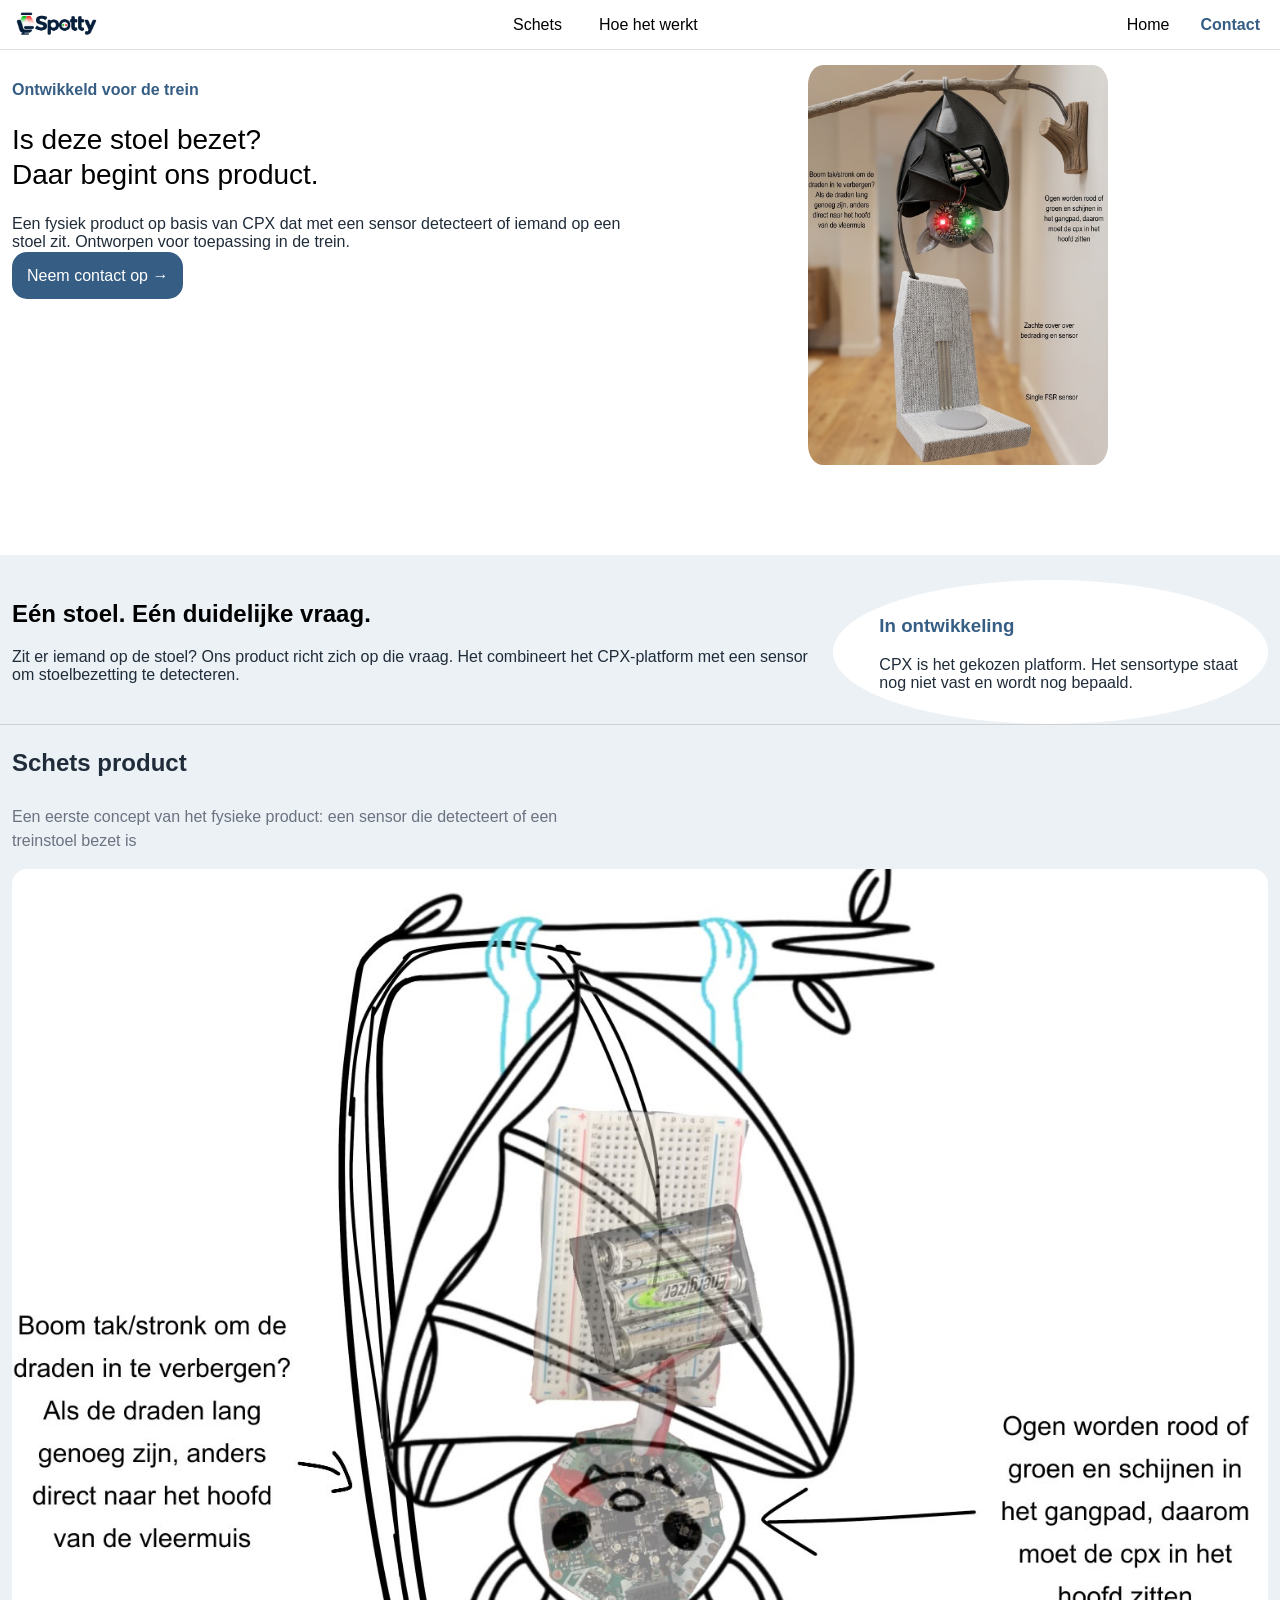
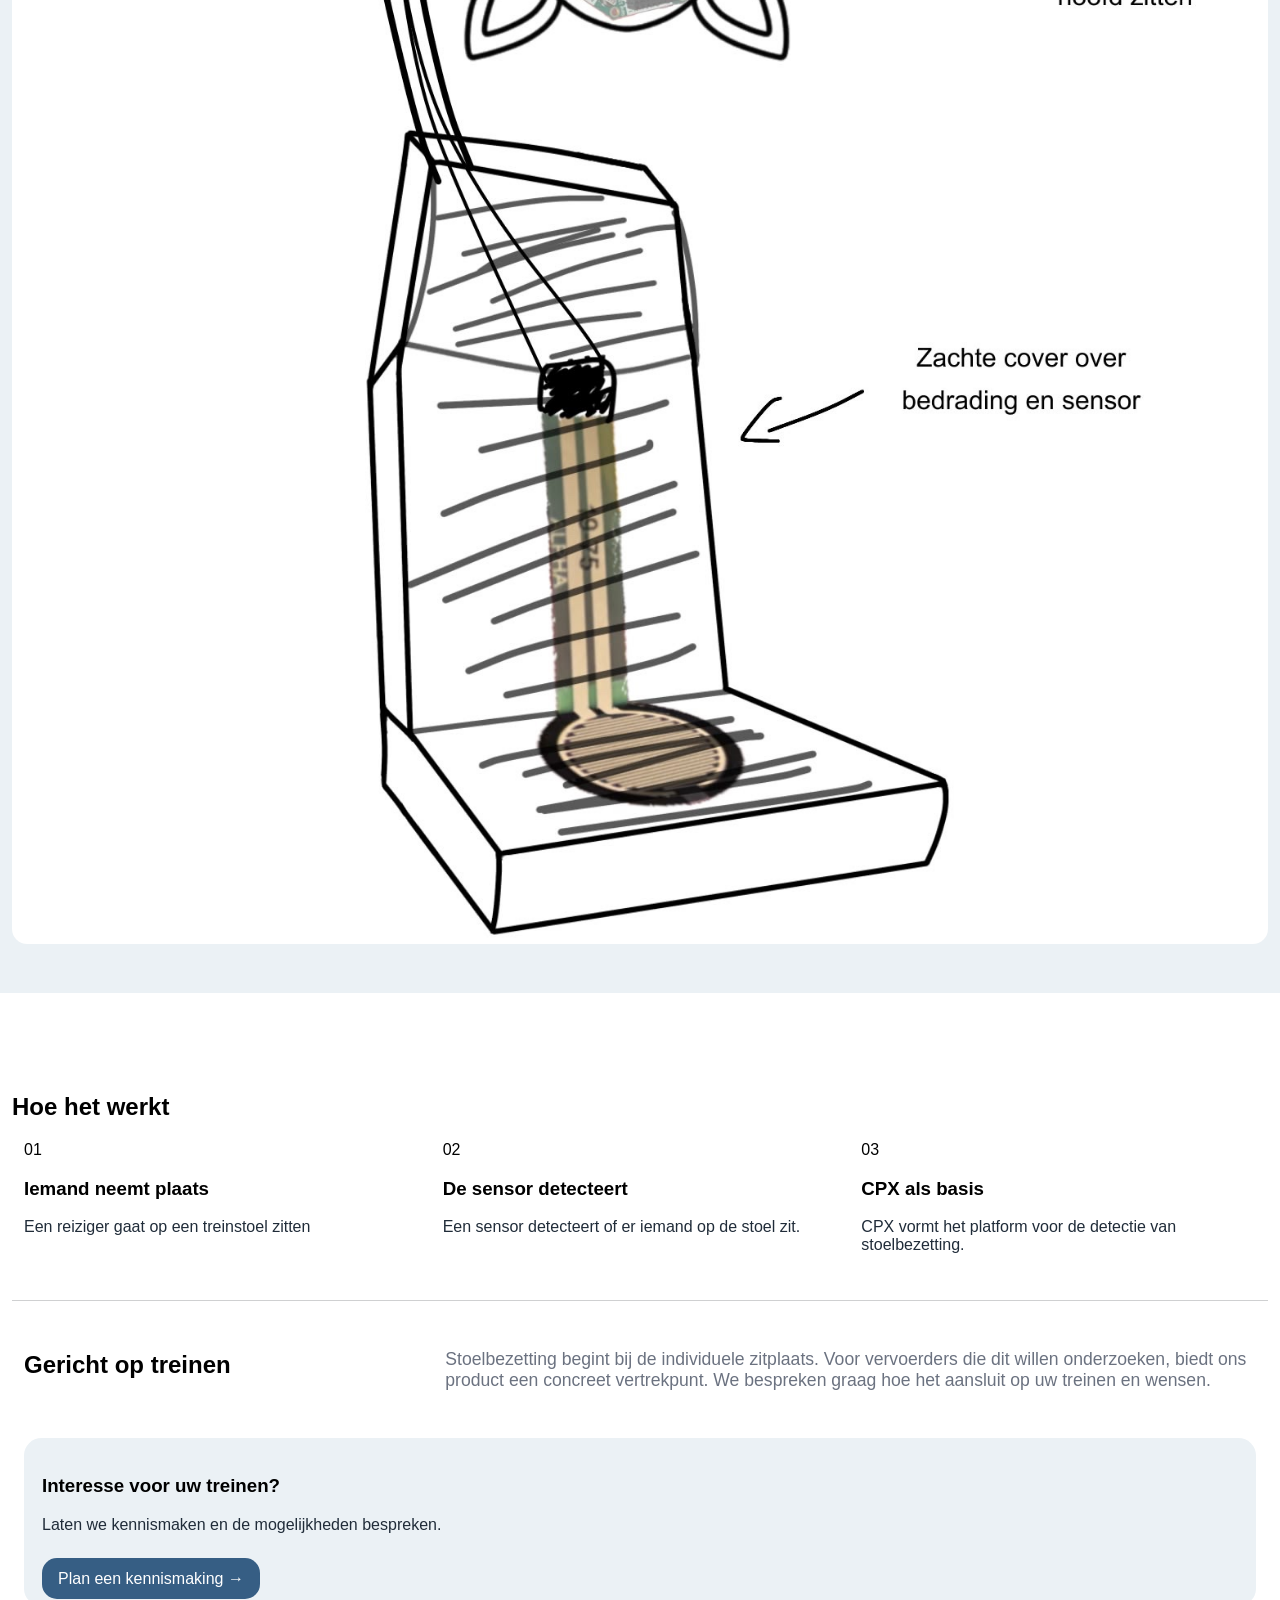
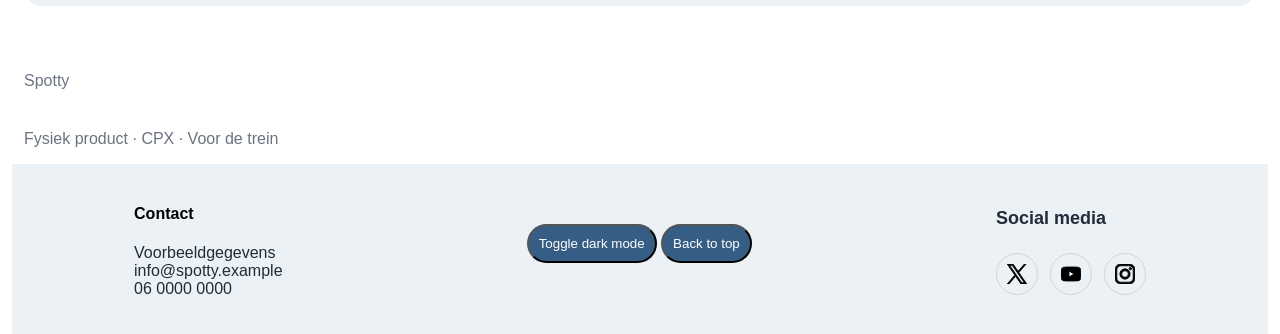
==== commit 2cc98be3: "foto change and forms website" ====
--- a/index.html
+++ b/index.html
@@ -5,7 +5,7 @@
     <meta charset="UTF-8">
     <meta name="viewport" content="width=device-width, initial-scale=1.0">
     <link rel="stylesheet" href="spotty/style.css">
-    <title>Spotty</title>
+    <title>Spotty-test</title>
 </head>
 
 <body>
@@ -22,22 +22,25 @@
 
             <div class="navRight">
                 <a href="index.html">Home</a>
-                <a href="spotty/contact-page/contact.html">Contact</a>
+                <a href="contact.html">Contact</a>
             </div>
         </nav>
         <section class="main">
-            <p class="smallText">Ontwikkeld voor de trein</p>
-            <h1 class="headtext">
-                Is deze stoel bezet?
-                <br>
-                Daar begint ons product.
-            </h1>
-            <p>Een fysiek product op basis van CPX dat met een sensor detecteert of iemand op een<br> stoel zit.
-                Ontworpen
-                voor
-                toepassing in de trein.</p>
+            <div>
+                <p class="smallText">Ontwikkeld voor de trein</p>
+                <h1 class="headtext">
+                    Is deze stoel bezet?
+                    <br>
+                    Daar begint ons product.
+                </h1>
+                <p>Een fysiek product op basis van CPX dat met een sensor detecteert of iemand op een<br> stoel zit.
+                    Ontworpen
+                    voor
+                    toepassing in de trein.</p>
 
-            <a href="spotty/contact-page/contact.html">Neem contact op →</a>
+                <a href="contact.html">Neem contact op →</a>
+            </div>
+            <img src="spotty/images/Gemini_Generated_Image_7kdeg07kdeg07kde.jpg" alt="">
         </section>
     </header>
 
@@ -109,7 +112,7 @@
             </div>
 
             <div class="main6right">
-                <a href="">Plan een kennismaking →</a>
+                <a href="contact.html">Plan een kennismaking →</a>
             </div>
         </section>
 
@@ -180,4 +183,4 @@
         </footer>
 </body>
 
-</html>
+</html>
--- a/spotty/style.css
+++ b/spotty/style.css
@@ -101,6 +101,21 @@
     font-family: Inter Semi Bold (600);
     font-weight: bold;
 }
+.main{
+    display: flex;
+    flex-direction: row;
+    justify-content: space-between;
+}
+
+.main img{
+    width: 300px;
+    margin-right: 10rem;
+    border-radius: 5%;
+}
+
+.main div{
+    gap: 20px;
+}
 
 .main a {
     align-self: flex-start;
@@ -147,6 +162,12 @@
     flex: 1;
     background-color: white;
     padding: 10px 30px 10px 30px;
+    border-radius: 50%;
+    
+}
+
+.Main2Right p{
+    padding-left: 30px;
 }
 
 .image-container {
@@ -185,7 +206,11 @@
 
 .m2Right {
     color: #365E84;
-}
+    padding-left: 30px;
+}
+
+
+
 
 .main3 {
     display: flex;
